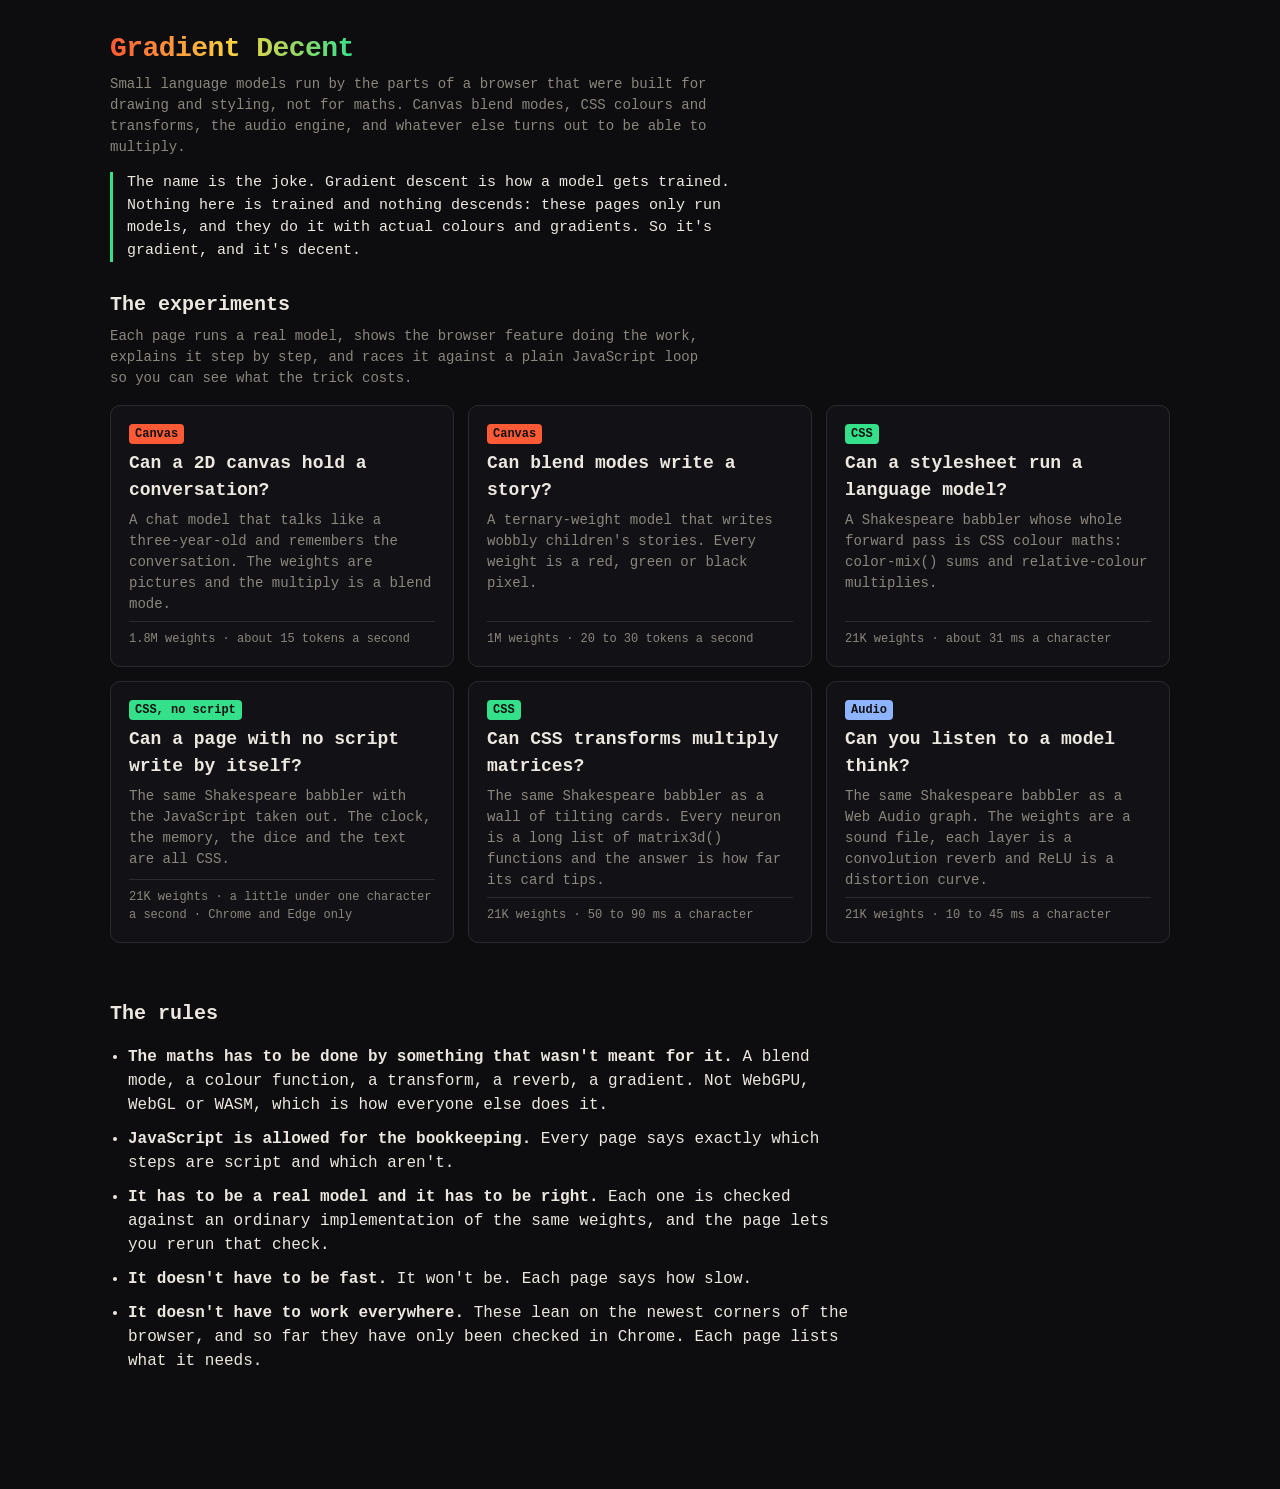
==== index.html @ 0d861504 "Add audio/ and cards/: the same model as a Web Audio graph and as CSS transforms audio/: the weights" ====
<!DOCTYPE html>
<html lang="en">
<head>
<meta charset="utf-8">
<meta name="viewport" content="width=device-width, initial-scale=1">
<title>Gradient Decent</title>
<meta name="description" content="Language models run by the parts of a browser that were built for drawing and styling, not maths: canvas blend modes, CSS colours and whatever else can be made to multiply.">
<link rel="stylesheet" href="lib/page.css?v=4">
<style>
  .cards { display:grid; grid-template-columns:repeat(auto-fit, minmax(270px, 1fr)); gap:14px }
  .card { display:flex; flex-direction:column; gap:6px; border:1px solid var(--line); border-radius:10px; padding:18px; background:var(--panel); text-decoration:none }
  .card:hover { border-color:#55555f }
  .card .tag { align-self:flex-start }
  .card b { font-size:18px; font-weight:600 }
  .card p { color:var(--dim); font-size:14px; margin:0 }
  .card .facts { font-size:12px; color:var(--dim); margin-top:auto; padding-top:8px; border-top:1px solid var(--line) }
  .tag.other { background:#b9b4a8 }
  .tag.audio { background:#8fb4ff }
</style>
</head>
<body>
<main>
  <h1><span>Gradient Decent</span></h1>
  <p class="lede">Small language models run by the parts of a browser that were built for drawing and styling, not for maths. Canvas blend modes, CSS colours and transforms, the audio engine, and whatever else turns out to be able to multiply.</p>
  <p class="answer">The name is the joke. Gradient descent is how a model gets trained. Nothing here is trained and nothing descends: these pages only run models, and they do it with actual colours and gradients. So it's gradient, and it's decent.</p>

  <section>
    <h2 class="big">The experiments</h2>
    <p class="section-lede">Each page runs a real model, shows the browser feature doing the work, explains it step by step, and races it against a plain JavaScript loop so you can see what the trick costs.</p>
    <div class="cards">
      <a class="card" href="chat/"><span class="tag canvas">Canvas</span><b>Can a 2D canvas hold a conversation?</b><p>A chat model that talks like a three-year-old and remembers the conversation. The weights are pictures and the multiply is a blend mode.</p><span class="facts">1.8M weights · about 15 tokens a second</span></a>
      <a class="card" href="stories/"><span class="tag canvas">Canvas</span><b>Can blend modes write a story?</b><p>A ternary-weight model that writes wobbly children's stories. Every weight is a red, green or black pixel.</p><span class="facts">1M weights · 20 to 30 tokens a second</span></a>
      <a class="card" href="css/"><span class="tag css">CSS</span><b>Can a stylesheet run a language model?</b><p>A Shakespeare babbler whose whole forward pass is CSS colour maths: <code>color-mix()</code> sums and relative-colour multiplies.</p><span class="facts">21K weights · about 31 ms a character</span></a>
      <a class="card" href="no-js/"><span class="tag css">CSS, no script</span><b>Can a page with no script write by itself?</b><p>The same Shakespeare babbler with the JavaScript taken out. The clock, the memory, the dice and the text are all CSS.</p><span class="facts">21K weights · a little under one character a second · Chrome and Edge only</span></a>
      <a class="card" href="cards/"><span class="tag css">CSS</span><b>Can CSS transforms multiply matrices?</b><p>The same Shakespeare babbler as a wall of tilting cards. Every neuron is a long list of <code>matrix3d()</code> functions and the answer is how far its card tips.</p><span class="facts">21K weights · 50 to 90 ms a character</span></a>
      <a class="card" href="audio/"><span class="tag audio">Audio</span><b>Can you listen to a model think?</b><p>The same Shakespeare babbler as a Web Audio graph. The weights are a sound file, each layer is a convolution reverb and ReLU is a distortion curve.</p><span class="facts">21K weights · 10 to 45 ms a character</span></a>
    </div>
  </section>

  <section>
    <h2 class="big">The rules</h2>
    <ul class="says">
      <li><strong>The maths has to be done by something that wasn't meant for it.</strong> A blend mode, a colour function, a transform, a reverb, a gradient. Not WebGPU, WebGL or WASM, which is how everyone else does it.</li>
      <li><strong>JavaScript is allowed for the bookkeeping.</strong> Every page says exactly which steps are script and which aren't.</li>
      <li><strong>It has to be a real model and it has to be right.</strong> Each one is checked against an ordinary implementation of the same weights, and the page lets you rerun that check.</li>
      <li><strong>It doesn't have to be fast.</strong> It won't be. Each page says how slow.</li>
      <li><strong>It doesn't have to work everywhere.</strong> These lean on the newest corners of the browser, and so far they have only been checked in Chrome. Each page lists what it needs.</li>
    </ul>
  </section>
</main>
</body>
</html>
---- lib/page.css ----
:root { --bg:#0d0d10; --panel:#121216; --fg:#ece8df; --dim:#8b877d; --line:#2a2a30; --hot:#ff5a36; --cool:#35e08a; }
* { box-sizing:border-box }
body { margin:0; background:var(--bg); color:var(--fg); font:16px/1.5 ui-monospace, "SF Mono", Menlo, Consolas, monospace; }
main { max-width:1100px; margin:0 auto; padding:28px 20px 60px; }
a { color:var(--fg) }
.crumb { font-size:13px; color:var(--dim); margin:0 0 10px } .crumb a { color:var(--dim) }
h1 { font-size:28px; margin:0 0 4px; letter-spacing:-0.02em; font-weight:600 }
h1 span { background:linear-gradient(90deg,var(--hot),#ffd23f,var(--cool)); -webkit-background-clip:text; background-clip:text; color:transparent }
.sub { color:var(--dim); margin:0 0 22px; font-size:14px; max-width:72ch }
form { display:flex; gap:8px; flex-wrap:wrap; margin:0 0 14px }
input[type=text] { flex:1 1 260px; min-width:0; background:#16161b; color:var(--fg); border:1px solid var(--line); border-radius:6px; padding:10px 12px; font:inherit }
button { background:var(--fg); color:var(--bg); border:0; border-radius:6px; padding:10px 16px; font:inherit; font-weight:600; cursor:pointer }
button.ghost { background:transparent; color:var(--fg); border:1px solid var(--line) }
button:disabled { opacity:.4; cursor:default }
#stat { color:var(--dim); font-size:13px; margin:8px 0 22px; min-height:1.5em }
h2 { font-size:13px; font-weight:600; color:var(--dim); margin:22px 0 8px }
#lut { width:100%; height:26px; border-radius:6px; display:block; border:1px solid var(--line); image-rendering:pixelated }
#layers { display:grid; grid-template-columns:repeat(8, minmax(0,1fr)); gap:6px }
.tile { min-width:0 }
.tile canvas { width:100%; aspect-ratio:1; display:block; border-radius:4px; background:#000; image-rendering:pixelated }
.tile div { font-size:10px; color:var(--dim); text-align:center; margin-top:2px; white-space:nowrap; overflow:hidden; text-overflow:ellipsis }
@media (max-width:700px){ #layers { grid-template-columns:repeat(4, minmax(0,1fr)) } }

/* Explainer pages: a question, the answer, a bench to run it, then how it works. */
main > section { margin:0 0 56px }
.lede { max-width:72ch; color:var(--dim); font-size:14px; margin:0 }
.answer { max-width:72ch; margin:14px 0 28px; padding-left:14px; border-left:3px solid var(--cool); font-size:15px }
h2.big { font-size:20px; color:var(--fg); margin:0 0 6px }
.section-lede { max-width:72ch; color:var(--dim); font-size:14px; margin:0 0 16px }
.bench { border:1px solid var(--line); border-radius:10px; background:var(--panel); padding:18px }
.metrics { display:grid; grid-template-columns:repeat(4,minmax(0,1fr)); gap:12px; margin-top:14px }
.metric { border-top:1px solid var(--line); padding-top:8px } .metric span { display:block; color:var(--dim); font-size:12px }
.metric strong { font-size:24px; font-variant-numeric:tabular-nums }
.pipe { list-style:none; margin:0; padding:0; display:grid; gap:8px; counter-reset:s }
.pipe li { display:grid; grid-template-columns:2.2em 4.6em minmax(0,1fr); gap:10px; align-items:start; border:1px solid var(--line); border-radius:8px; padding:10px 12px; background:var(--panel); counter-increment:s }
.pipe li::before { content:counter(s); color:var(--dim) }
.tag { font-size:12px; font-weight:600; border-radius:4px; padding:1px 6px; text-align:center; color:#111 }
.tag.js { background:#ffd23f } .tag.css { background:var(--cool) } .tag.canvas { background:var(--hot) }
.pipe b { font-weight:600 } .pipe p { margin:2px 0 0; color:var(--dim); font-size:14px }
pre { overflow-x:auto; background:var(--bg); border:1px solid var(--line); border-radius:8px; padding:14px; font-size:12.5px; line-height:1.5; color:#cfcabf; white-space:pre-wrap; overflow-wrap:anywhere }
.split { display:grid; grid-template-columns:minmax(0,1fr) minmax(0,1fr); gap:14px }
.split > div { border:1px solid var(--line); border-radius:8px; padding:14px; background:var(--panel) }
.split h3 { margin:0 0 6px; font-size:15px } .split ul { margin:0; padding-left:18px; color:var(--dim); font-size:14px } .split li { margin:3px 0 }
ul.says { padding-left:18px; max-width:78ch } ul.says li { margin:0 0 10px } ul.says strong { color:var(--fg) }
.note { color:var(--dim); font-size:13px; margin:8px 0 0 }
h3.sub3 { margin:22px 0 8px; font-size:15px }
.cols { display:grid; grid-template-columns:minmax(0,1fr) minmax(0,1fr); gap:24px; align-items:start }
.cols #layers { grid-template-columns:repeat(6, minmax(0,1fr)) }

/* The weight picture gallery. */
.pics { display:flex; flex-direction:column; gap:14px }
.prow { display:flex; gap:8px; align-items:flex-start }
.prow figure { margin:0; min-width:0 }
.prow button { display:block; width:100%; padding:0; border:1px solid var(--line); border-radius:3px; background:#000; overflow:hidden; cursor:zoom-in }
.prow canvas { display:block; width:100%; height:auto; image-rendering:pixelated }
.prow figcaption { font-size:10px; color:var(--dim); margin-top:2px; white-space:nowrap; overflow:hidden; text-overflow:ellipsis }
.plab { font-size:11px; color:var(--dim); margin-bottom:-8px }
dialog { background:var(--panel); color:var(--fg); border:1px solid var(--line); border-radius:10px; padding:14px; max-width:94vw; max-height:92vh }
dialog::backdrop { background:rgba(0,0,0,.75) }
dialog .bar { display:flex; justify-content:space-between; align-items:center; gap:16px; margin-bottom:10px; font-size:13px; color:var(--dim) }
dialog .scroll { overflow:auto; max-width:90vw; max-height:76vh }
dialog canvas { display:block; image-rendering:pixelated }
@media (max-width:900px){ .cols { grid-template-columns:minmax(0,1fr) } }
@media (max-width:700px){ .split { grid-template-columns:minmax(0,1fr) } .metrics { grid-template-columns:repeat(2,minmax(0,1fr)) } .pipe li { grid-template-columns:4.6em minmax(0,1fr) } .pipe li::before { display:none } }
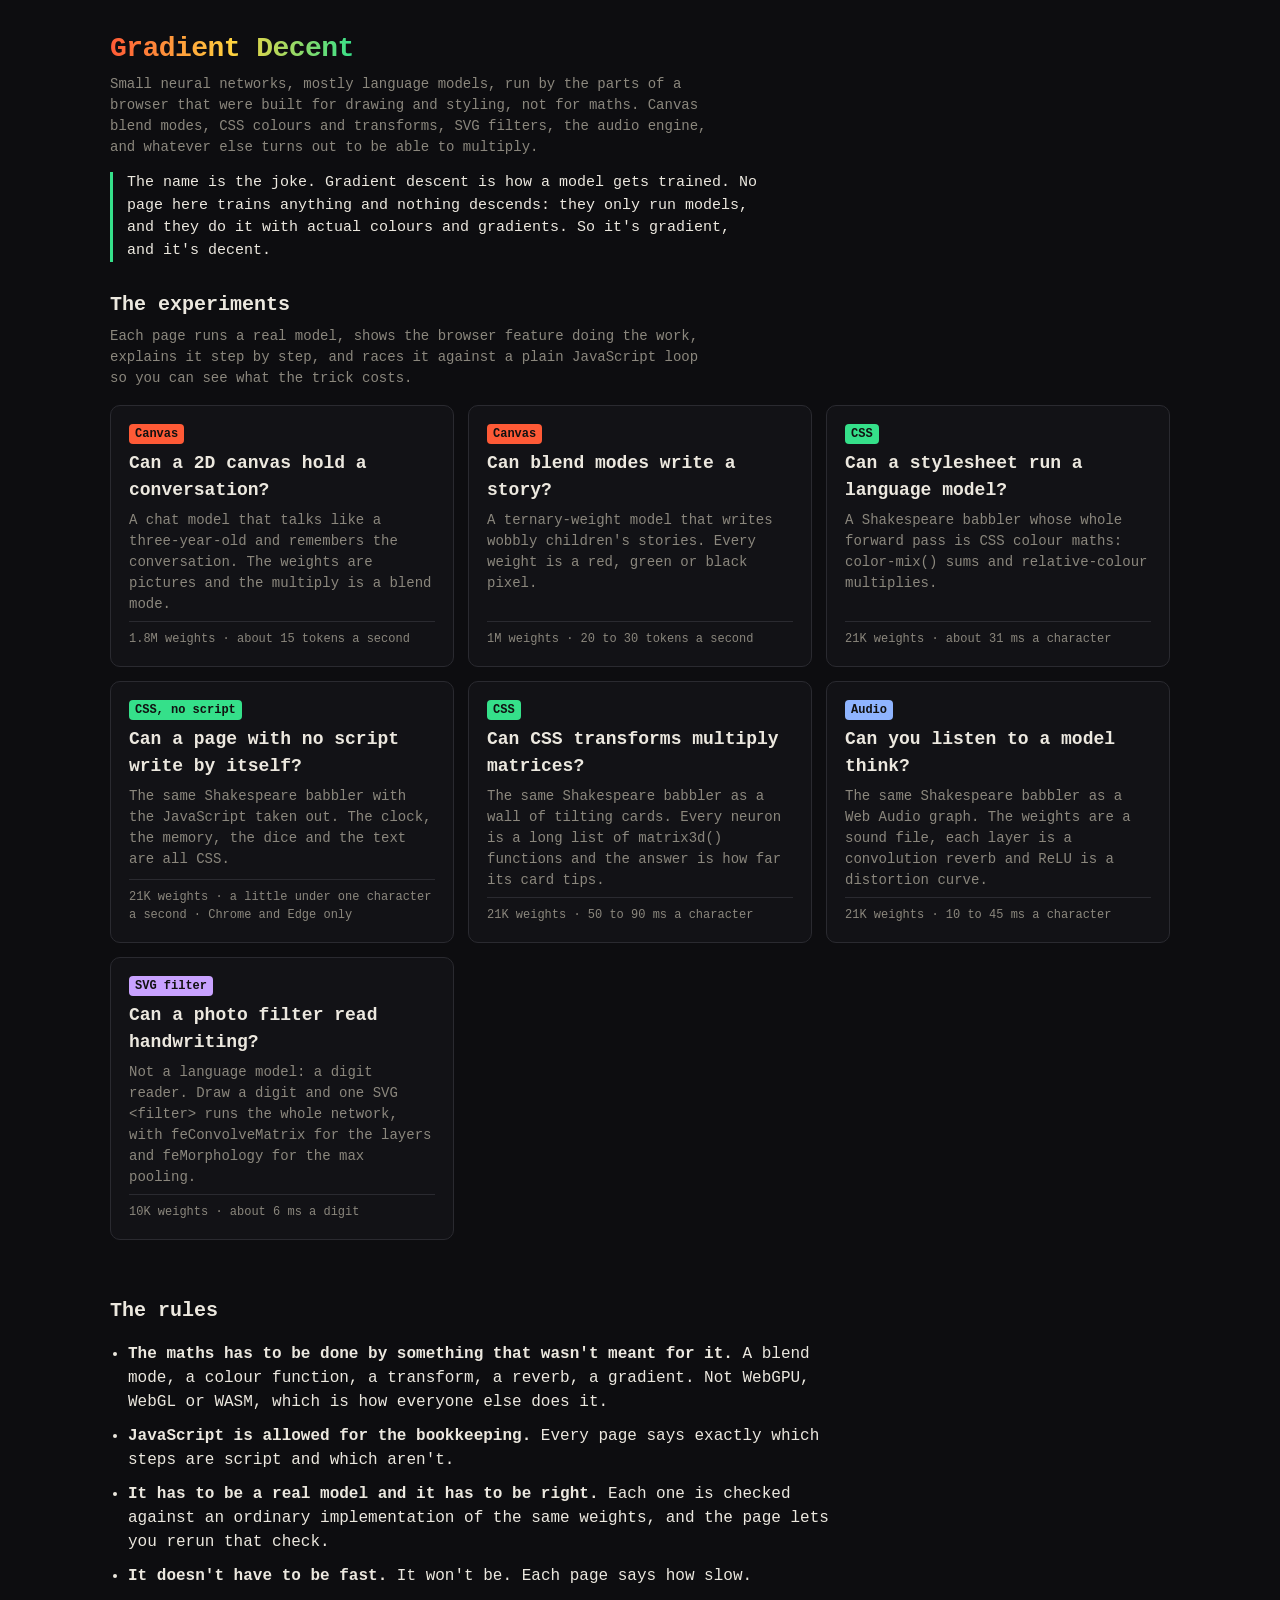
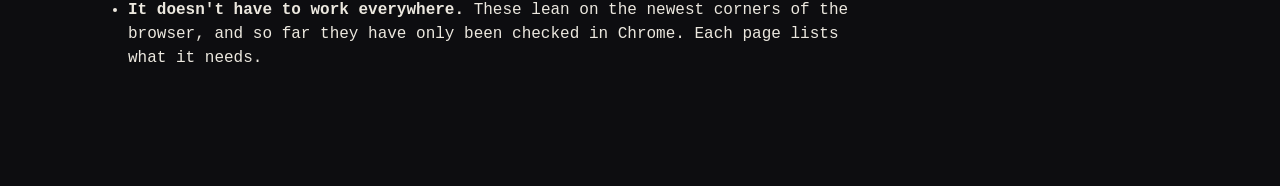
==== commit f566b9a2: "Add filter/: a digit reader whose forward pass is one SVG filter MNIST at 14x14, 10K weights: feConv" ====
--- a/index.html
+++ b/index.html
@@ -5,7 +5,7 @@
 <meta name="viewport" content="width=device-width, initial-scale=1">
 <title>Gradient Decent</title>
 <meta name="description" content="Language models run by the parts of a browser that were built for drawing and styling, not maths: canvas blend modes, CSS colours and whatever else can be made to multiply.">
-<link rel="stylesheet" href="lib/page.css?v=4">
+<link rel="stylesheet" href="lib/page.css?v=5">
 <style>
   .cards { display:grid; grid-template-columns:repeat(auto-fit, minmax(270px, 1fr)); gap:14px }
   .card { display:flex; flex-direction:column; gap:6px; border:1px solid var(--line); border-radius:10px; padding:18px; background:var(--panel); text-decoration:none }
@@ -15,14 +15,15 @@
   .card p { color:var(--dim); font-size:14px; margin:0 }
   .card .facts { font-size:12px; color:var(--dim); margin-top:auto; padding-top:8px; border-top:1px solid var(--line) }
   .tag.other { background:#b9b4a8 }
+  .tag.filter { background:#c9a2ff }
   .tag.audio { background:#8fb4ff }
 </style>
 </head>
 <body>
 <main>
   <h1><span>Gradient Decent</span></h1>
-  <p class="lede">Small language models run by the parts of a browser that were built for drawing and styling, not for maths. Canvas blend modes, CSS colours and transforms, the audio engine, and whatever else turns out to be able to multiply.</p>
-  <p class="answer">The name is the joke. Gradient descent is how a model gets trained. Nothing here is trained and nothing descends: these pages only run models, and they do it with actual colours and gradients. So it's gradient, and it's decent.</p>
+  <p class="lede">Small neural networks, mostly language models, run by the parts of a browser that were built for drawing and styling, not for maths. Canvas blend modes, CSS colours and transforms, SVG filters, the audio engine, and whatever else turns out to be able to multiply.</p>
+  <p class="answer">The name is the joke. Gradient descent is how a model gets trained. No page here trains anything and nothing descends: they only run models, and they do it with actual colours and gradients. So it's gradient, and it's decent.</p>
 
   <section>
     <h2 class="big">The experiments</h2>
@@ -34,6 +35,7 @@
       <a class="card" href="no-js/"><span class="tag css">CSS, no script</span><b>Can a page with no script write by itself?</b><p>The same Shakespeare babbler with the JavaScript taken out. The clock, the memory, the dice and the text are all CSS.</p><span class="facts">21K weights · a little under one character a second · Chrome and Edge only</span></a>
       <a class="card" href="cards/"><span class="tag css">CSS</span><b>Can CSS transforms multiply matrices?</b><p>The same Shakespeare babbler as a wall of tilting cards. Every neuron is a long list of <code>matrix3d()</code> functions and the answer is how far its card tips.</p><span class="facts">21K weights · 50 to 90 ms a character</span></a>
       <a class="card" href="audio/"><span class="tag audio">Audio</span><b>Can you listen to a model think?</b><p>The same Shakespeare babbler as a Web Audio graph. The weights are a sound file, each layer is a convolution reverb and ReLU is a distortion curve.</p><span class="facts">21K weights · 10 to 45 ms a character</span></a>
+      <a class="card" href="filter/"><span class="tag filter">SVG filter</span><b>Can a photo filter read handwriting?</b><p>Not a language model: a digit reader. Draw a digit and one SVG <code>&lt;filter&gt;</code> runs the whole network, with <code>feConvolveMatrix</code> for the layers and <code>feMorphology</code> for the max pooling.</p><span class="facts">10K weights · about 6 ms a digit</span></a>
     </div>
   </section>
 
--- a/lib/page.css
+++ b/lib/page.css
@@ -21,6 +21,18 @@
 .tile div { font-size:10px; color:var(--dim); text-align:center; margin-top:2px; white-space:nowrap; overflow:hidden; text-overflow:ellipsis }
 @media (max-width:700px){ #layers { grid-template-columns:repeat(4, minmax(0,1fr)) } }
 
+/* Clock faces for the rotary positions (lib/clocks.js). The dots are the elements whose positions get read back,
+   so nothing here may have a transition or animation. */
+#clocks { display:flex; flex-wrap:wrap; gap:8px }
+.clock { width:var(--clock) }
+.dial { position:relative; width:var(--clock); height:var(--clock); border:1px solid var(--line); border-radius:50%; background:var(--bg) }
+.dial .ctr, .dial .rot, .dial .pt { position:absolute; width:0; height:0 }
+.dial .ctr { left:50%; top:50% } .dial .rot, .dial .pt { left:0; top:0 }
+.dial .hand { position:absolute; left:-.5px; bottom:0; width:1px; height:var(--hand); background:var(--dim) }
+.pt.was { box-shadow:0 0 0 1px #8b877d } .pt.q { box-shadow:0 0 0 1.5px var(--hot) } .pt.k { box-shadow:0 0 0 1.5px var(--cool) }
+.clock .per { font-size:10px; color:var(--dim); text-align:center; margin-top:2px; white-space:nowrap }
+.swatch { display:inline-block; width:7px; height:7px; margin-right:4px; background:#8b877d } .swatch.q { background:var(--hot) } .swatch.k { background:var(--cool) }
+
 /* Explainer pages: a question, the answer, a bench to run it, then how it works. */
 main > section { margin:0 0 56px }
 .lede { max-width:72ch; color:var(--dim); font-size:14px; margin:0 }
@@ -35,7 +47,7 @@
 .pipe li { display:grid; grid-template-columns:2.2em 4.6em minmax(0,1fr); gap:10px; align-items:start; border:1px solid var(--line); border-radius:8px; padding:10px 12px; background:var(--panel); counter-increment:s }
 .pipe li::before { content:counter(s); color:var(--dim) }
 .tag { font-size:12px; font-weight:600; border-radius:4px; padding:1px 6px; text-align:center; color:#111 }
-.tag.js { background:#ffd23f } .tag.css { background:var(--cool) } .tag.canvas { background:var(--hot) }
+.tag.js { background:#ffd23f } .tag.css { background:var(--cool) } .tag.canvas { background:var(--hot) } .tag.layout { background:#8ab4ff }
 .pipe b { font-weight:600 } .pipe p { margin:2px 0 0; color:var(--dim); font-size:14px }
 pre { overflow-x:auto; background:var(--bg); border:1px solid var(--line); border-radius:8px; padding:14px; font-size:12.5px; line-height:1.5; color:#cfcabf; white-space:pre-wrap; overflow-wrap:anywhere }
 .split { display:grid; grid-template-columns:minmax(0,1fr) minmax(0,1fr); gap:14px }
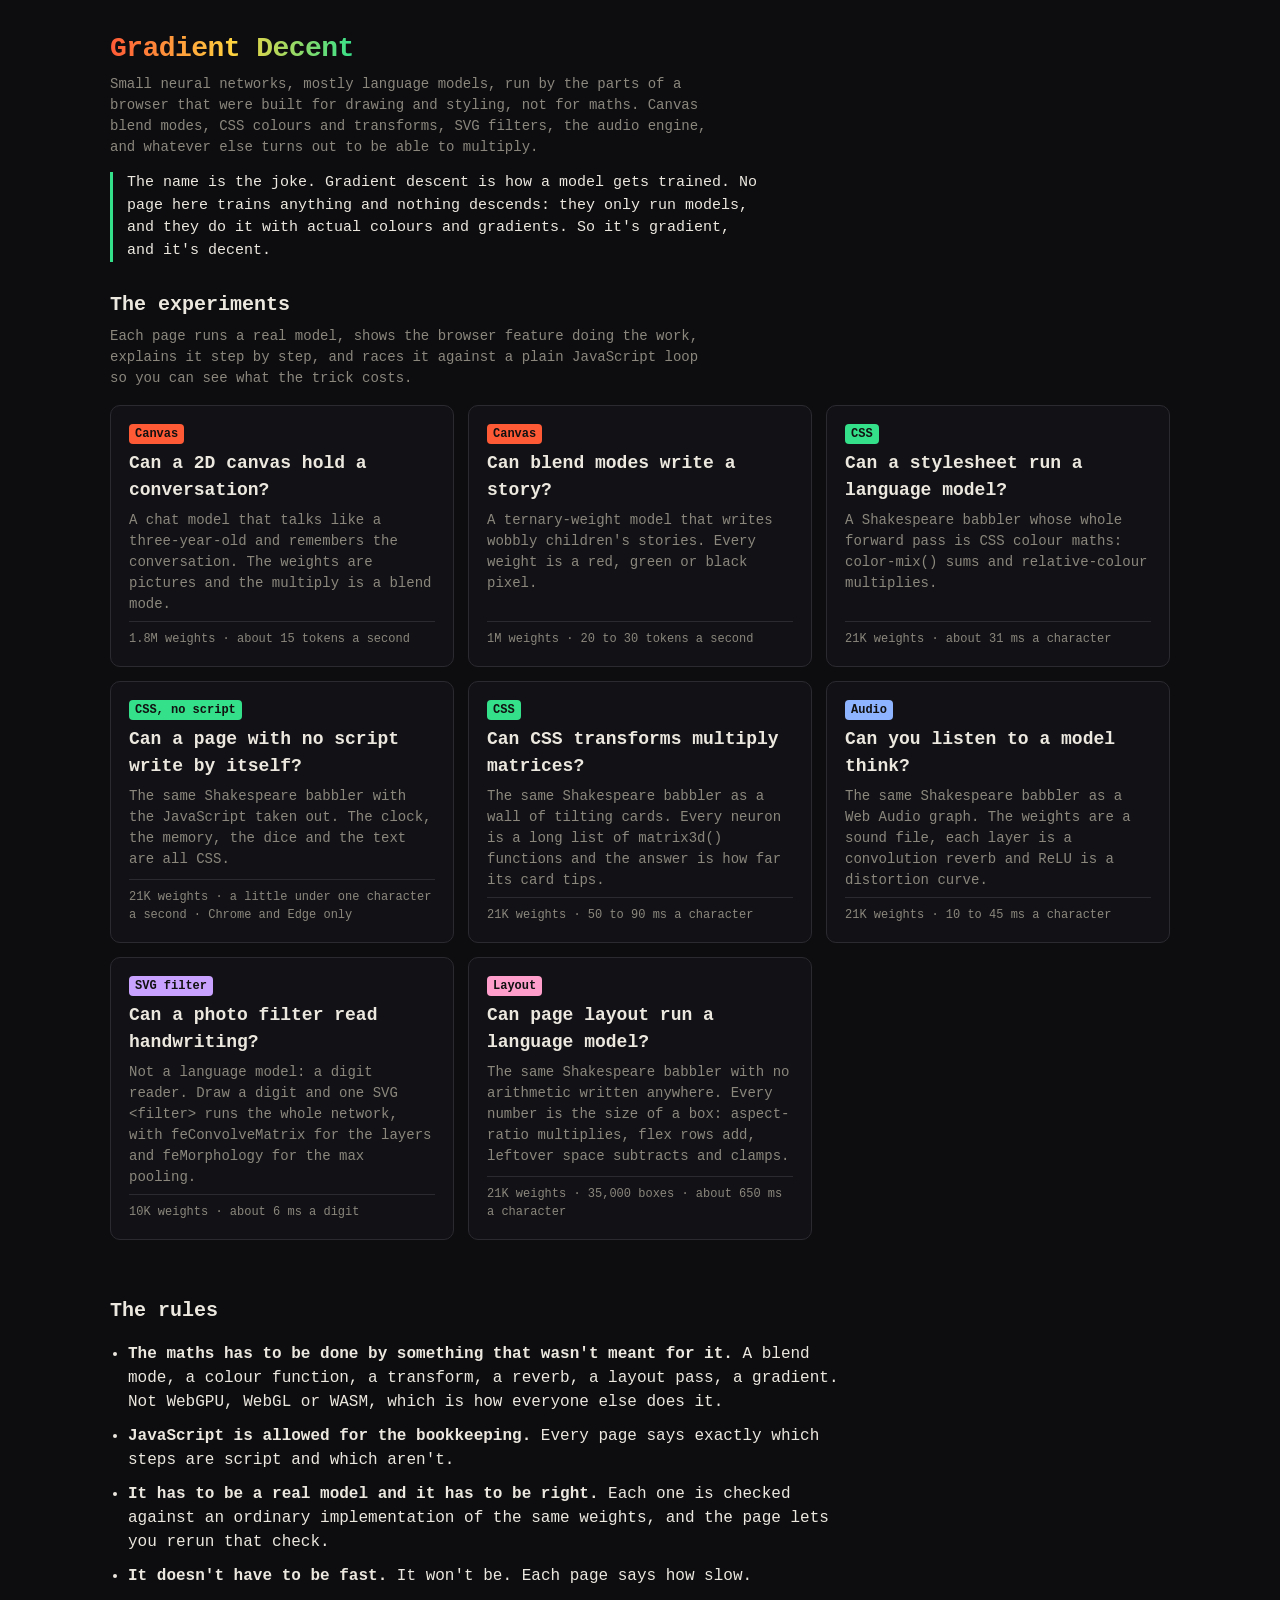
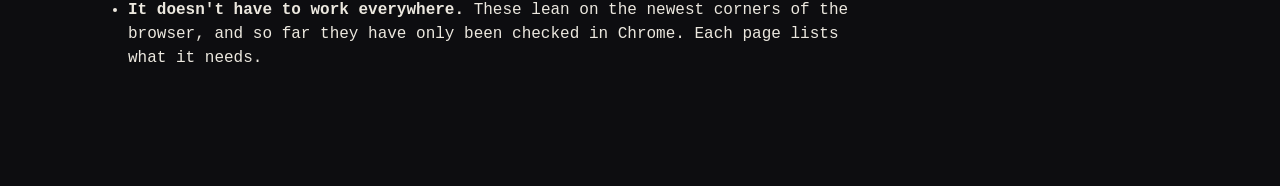
==== commit 77a01b67: "Add layout: the Shakespeare model run by page layout Every number is a box size. aspect-ratio multip" ====
--- a/index.html
+++ b/index.html
@@ -15,7 +15,7 @@
   .card p { color:var(--dim); font-size:14px; margin:0 }
   .card .facts { font-size:12px; color:var(--dim); margin-top:auto; padding-top:8px; border-top:1px solid var(--line) }
   .tag.other { background:#b9b4a8 }
-  .tag.filter { background:#c9a2ff }
+  .tag.filter { background:#c9a2ff } .tag.layout { background:#ff9ecb }
   .tag.audio { background:#8fb4ff }
 </style>
 </head>
@@ -36,13 +36,14 @@
       <a class="card" href="cards/"><span class="tag css">CSS</span><b>Can CSS transforms multiply matrices?</b><p>The same Shakespeare babbler as a wall of tilting cards. Every neuron is a long list of <code>matrix3d()</code> functions and the answer is how far its card tips.</p><span class="facts">21K weights · 50 to 90 ms a character</span></a>
       <a class="card" href="audio/"><span class="tag audio">Audio</span><b>Can you listen to a model think?</b><p>The same Shakespeare babbler as a Web Audio graph. The weights are a sound file, each layer is a convolution reverb and ReLU is a distortion curve.</p><span class="facts">21K weights · 10 to 45 ms a character</span></a>
       <a class="card" href="filter/"><span class="tag filter">SVG filter</span><b>Can a photo filter read handwriting?</b><p>Not a language model: a digit reader. Draw a digit and one SVG <code>&lt;filter&gt;</code> runs the whole network, with <code>feConvolveMatrix</code> for the layers and <code>feMorphology</code> for the max pooling.</p><span class="facts">10K weights · about 6 ms a digit</span></a>
+      <a class="card" href="layout/"><span class="tag layout">Layout</span><b>Can page layout run a language model?</b><p>The same Shakespeare babbler with no arithmetic written anywhere. Every number is the size of a box: <code>aspect-ratio</code> multiplies, flex rows add, leftover space subtracts and clamps.</p><span class="facts">21K weights · 35,000 boxes · about 650 ms a character</span></a>
     </div>
   </section>
 
   <section>
     <h2 class="big">The rules</h2>
     <ul class="says">
-      <li><strong>The maths has to be done by something that wasn't meant for it.</strong> A blend mode, a colour function, a transform, a reverb, a gradient. Not WebGPU, WebGL or WASM, which is how everyone else does it.</li>
+      <li><strong>The maths has to be done by something that wasn't meant for it.</strong> A blend mode, a colour function, a transform, a reverb, a layout pass, a gradient. Not WebGPU, WebGL or WASM, which is how everyone else does it.</li>
       <li><strong>JavaScript is allowed for the bookkeeping.</strong> Every page says exactly which steps are script and which aren't.</li>
       <li><strong>It has to be a real model and it has to be right.</strong> Each one is checked against an ordinary implementation of the same weights, and the page lets you rerun that check.</li>
       <li><strong>It doesn't have to be fast.</strong> It won't be. Each page says how slow.</li>
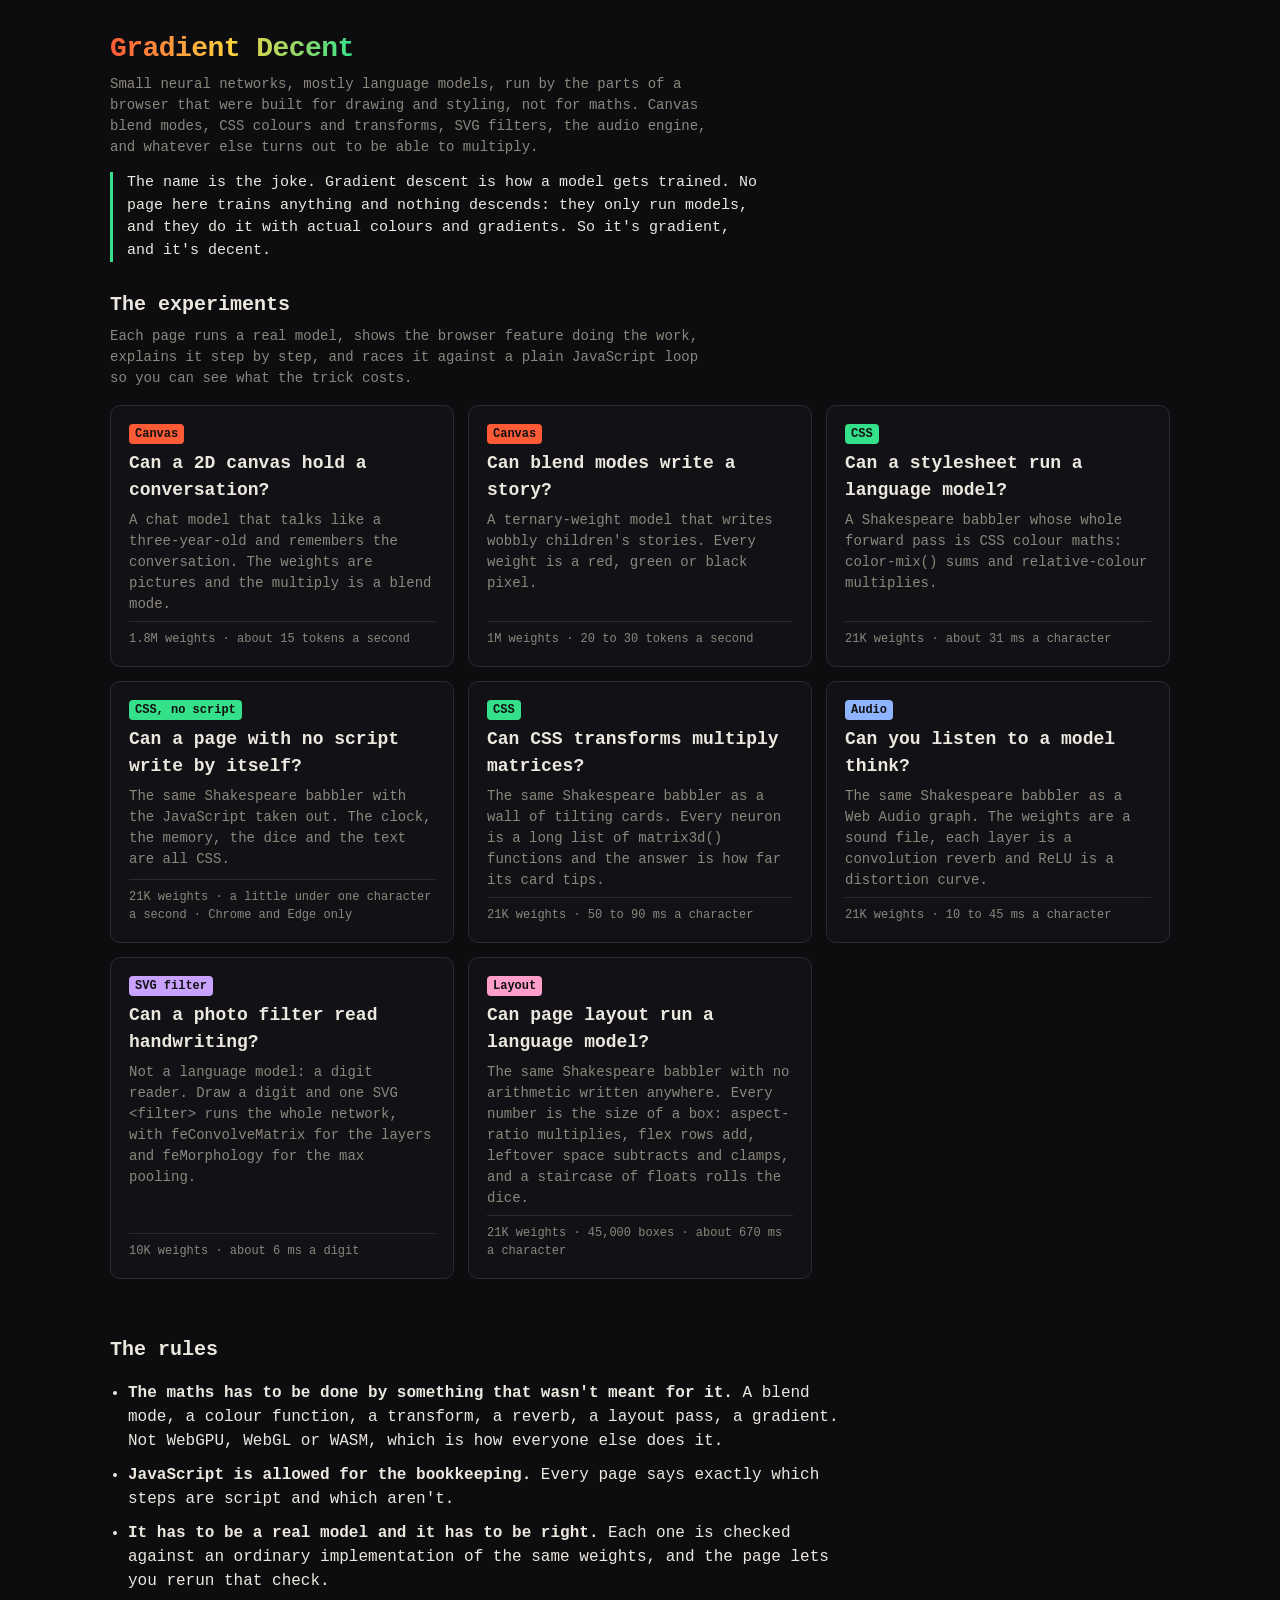
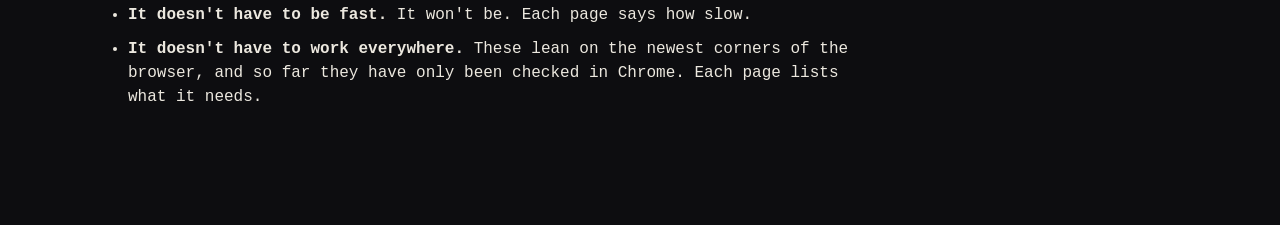
==== commit 01741a32: "layout: move the dice, temperature and unit scaling into layout The Gumbel noise is now a staircase " ====
--- a/index.html
+++ b/index.html
@@ -36,7 +36,7 @@
       <a class="card" href="cards/"><span class="tag css">CSS</span><b>Can CSS transforms multiply matrices?</b><p>The same Shakespeare babbler as a wall of tilting cards. Every neuron is a long list of <code>matrix3d()</code> functions and the answer is how far its card tips.</p><span class="facts">21K weights · 50 to 90 ms a character</span></a>
       <a class="card" href="audio/"><span class="tag audio">Audio</span><b>Can you listen to a model think?</b><p>The same Shakespeare babbler as a Web Audio graph. The weights are a sound file, each layer is a convolution reverb and ReLU is a distortion curve.</p><span class="facts">21K weights · 10 to 45 ms a character</span></a>
       <a class="card" href="filter/"><span class="tag filter">SVG filter</span><b>Can a photo filter read handwriting?</b><p>Not a language model: a digit reader. Draw a digit and one SVG <code>&lt;filter&gt;</code> runs the whole network, with <code>feConvolveMatrix</code> for the layers and <code>feMorphology</code> for the max pooling.</p><span class="facts">10K weights · about 6 ms a digit</span></a>
-      <a class="card" href="layout/"><span class="tag layout">Layout</span><b>Can page layout run a language model?</b><p>The same Shakespeare babbler with no arithmetic written anywhere. Every number is the size of a box: <code>aspect-ratio</code> multiplies, flex rows add, leftover space subtracts and clamps.</p><span class="facts">21K weights · 35,000 boxes · about 650 ms a character</span></a>
+      <a class="card" href="layout/"><span class="tag layout">Layout</span><b>Can page layout run a language model?</b><p>The same Shakespeare babbler with no arithmetic written anywhere. Every number is the size of a box: <code>aspect-ratio</code> multiplies, flex rows add, leftover space subtracts and clamps, and a staircase of floats rolls the dice.</p><span class="facts">21K weights · 45,000 boxes · about 670 ms a character</span></a>
     </div>
   </section>
 
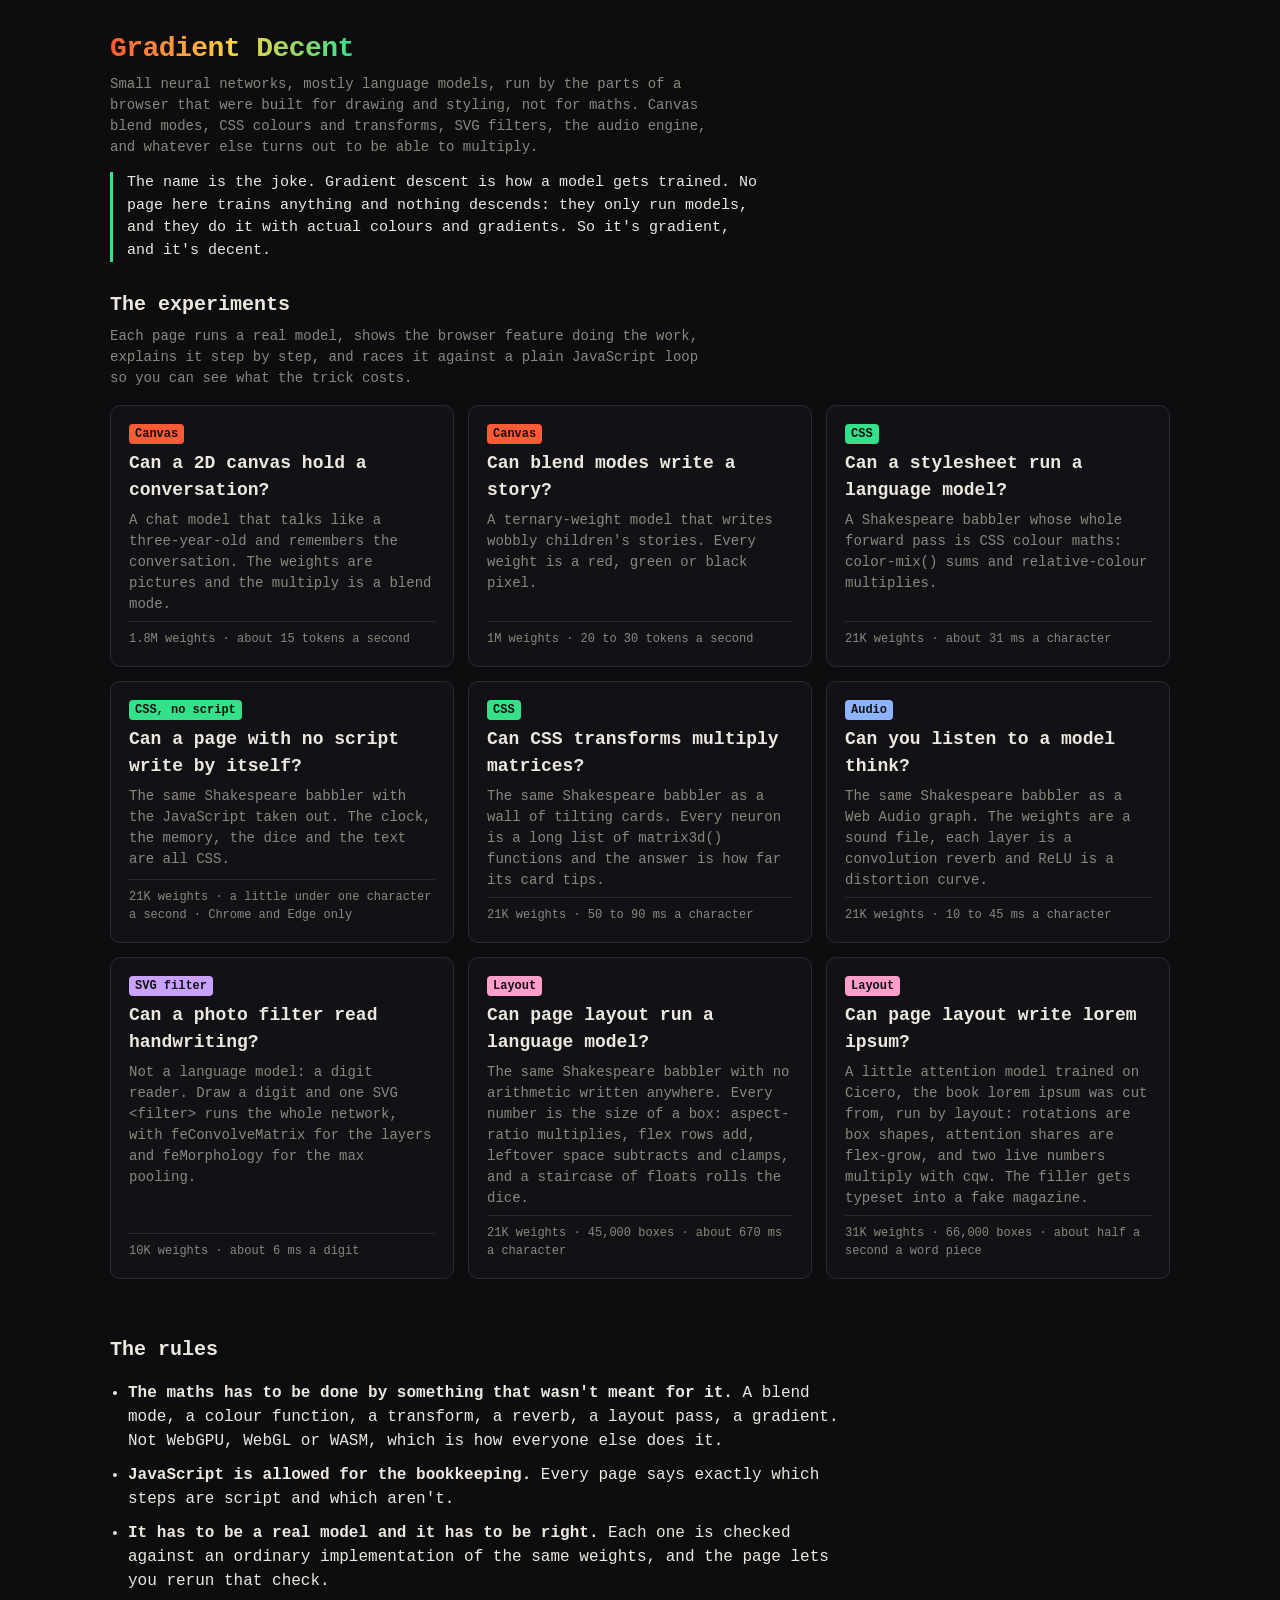
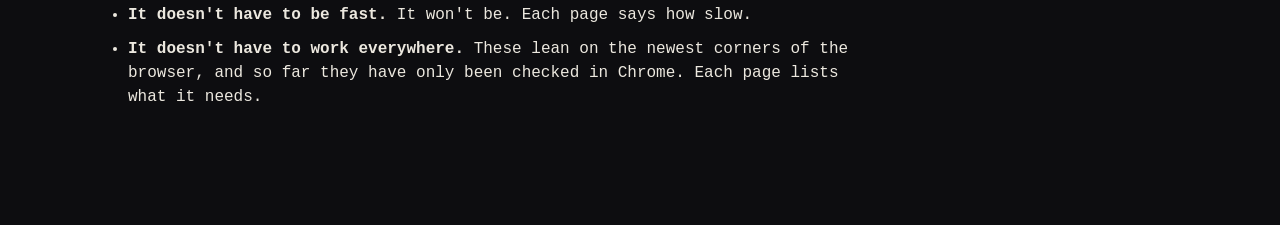
==== commit d4d872f7: "Add lorem: an attention model trained on Cicero, run by page layout A 31K-weight transformer layer (" ====
--- a/index.html
+++ b/index.html
@@ -5,7 +5,7 @@
 <meta name="viewport" content="width=device-width, initial-scale=1">
 <title>Gradient Decent</title>
 <meta name="description" content="Language models run by the parts of a browser that were built for drawing and styling, not maths: canvas blend modes, CSS colours and whatever else can be made to multiply.">
-<link rel="stylesheet" href="lib/page.css?v=5">
+<link rel="stylesheet" href="lib/page.css?v=6">
 <style>
   .cards { display:grid; grid-template-columns:repeat(auto-fit, minmax(270px, 1fr)); gap:14px }
   .card { display:flex; flex-direction:column; gap:6px; border:1px solid var(--line); border-radius:10px; padding:18px; background:var(--panel); text-decoration:none }
@@ -37,6 +37,7 @@
       <a class="card" href="audio/"><span class="tag audio">Audio</span><b>Can you listen to a model think?</b><p>The same Shakespeare babbler as a Web Audio graph. The weights are a sound file, each layer is a convolution reverb and ReLU is a distortion curve.</p><span class="facts">21K weights · 10 to 45 ms a character</span></a>
       <a class="card" href="filter/"><span class="tag filter">SVG filter</span><b>Can a photo filter read handwriting?</b><p>Not a language model: a digit reader. Draw a digit and one SVG <code>&lt;filter&gt;</code> runs the whole network, with <code>feConvolveMatrix</code> for the layers and <code>feMorphology</code> for the max pooling.</p><span class="facts">10K weights · about 6 ms a digit</span></a>
       <a class="card" href="layout/"><span class="tag layout">Layout</span><b>Can page layout run a language model?</b><p>The same Shakespeare babbler with no arithmetic written anywhere. Every number is the size of a box: <code>aspect-ratio</code> multiplies, flex rows add, leftover space subtracts and clamps, and a staircase of floats rolls the dice.</p><span class="facts">21K weights · 45,000 boxes · about 670 ms a character</span></a>
+      <a class="card" href="lorem/"><span class="tag layout">Layout</span><b>Can page layout write lorem ipsum?</b><p>A little attention model trained on Cicero, the book lorem ipsum was cut from, run by layout: rotations are box shapes, attention shares are <code>flex-grow</code>, and two live numbers multiply with <code>cqw</code>. The filler gets typeset into a fake magazine.</p><span class="facts">31K weights · 66,000 boxes · about half a second a word piece</span></a>
     </div>
   </section>
 
--- a/lib/page.css
+++ b/lib/page.css
@@ -24,13 +24,13 @@
 /* Clock faces for the rotary positions (lib/clocks.js). The dots are the elements whose positions get read back,
    so nothing here may have a transition or animation. */
 #clocks { display:flex; flex-wrap:wrap; gap:8px }
-.clock { width:var(--clock) }
+#clocks .clock { width:var(--clock) }
 .dial { position:relative; width:var(--clock); height:var(--clock); border:1px solid var(--line); border-radius:50%; background:var(--bg) }
 .dial .ctr, .dial .rot, .dial .pt { position:absolute; width:0; height:0 }
 .dial .ctr { left:50%; top:50% } .dial .rot, .dial .pt { left:0; top:0 }
 .dial .hand { position:absolute; left:-.5px; bottom:0; width:1px; height:var(--hand); background:var(--dim) }
 .pt.was { box-shadow:0 0 0 1px #8b877d } .pt.q { box-shadow:0 0 0 1.5px var(--hot) } .pt.k { box-shadow:0 0 0 1.5px var(--cool) }
-.clock .per { font-size:10px; color:var(--dim); text-align:center; margin-top:2px; white-space:nowrap }
+#clocks .clock .per { font-size:10px; color:var(--dim); text-align:center; margin-top:2px; white-space:nowrap }
 .swatch { display:inline-block; width:7px; height:7px; margin-right:4px; background:#8b877d } .swatch.q { background:var(--hot) } .swatch.k { background:var(--cool) }
 
 /* Explainer pages: a question, the answer, a bench to run it, then how it works. */
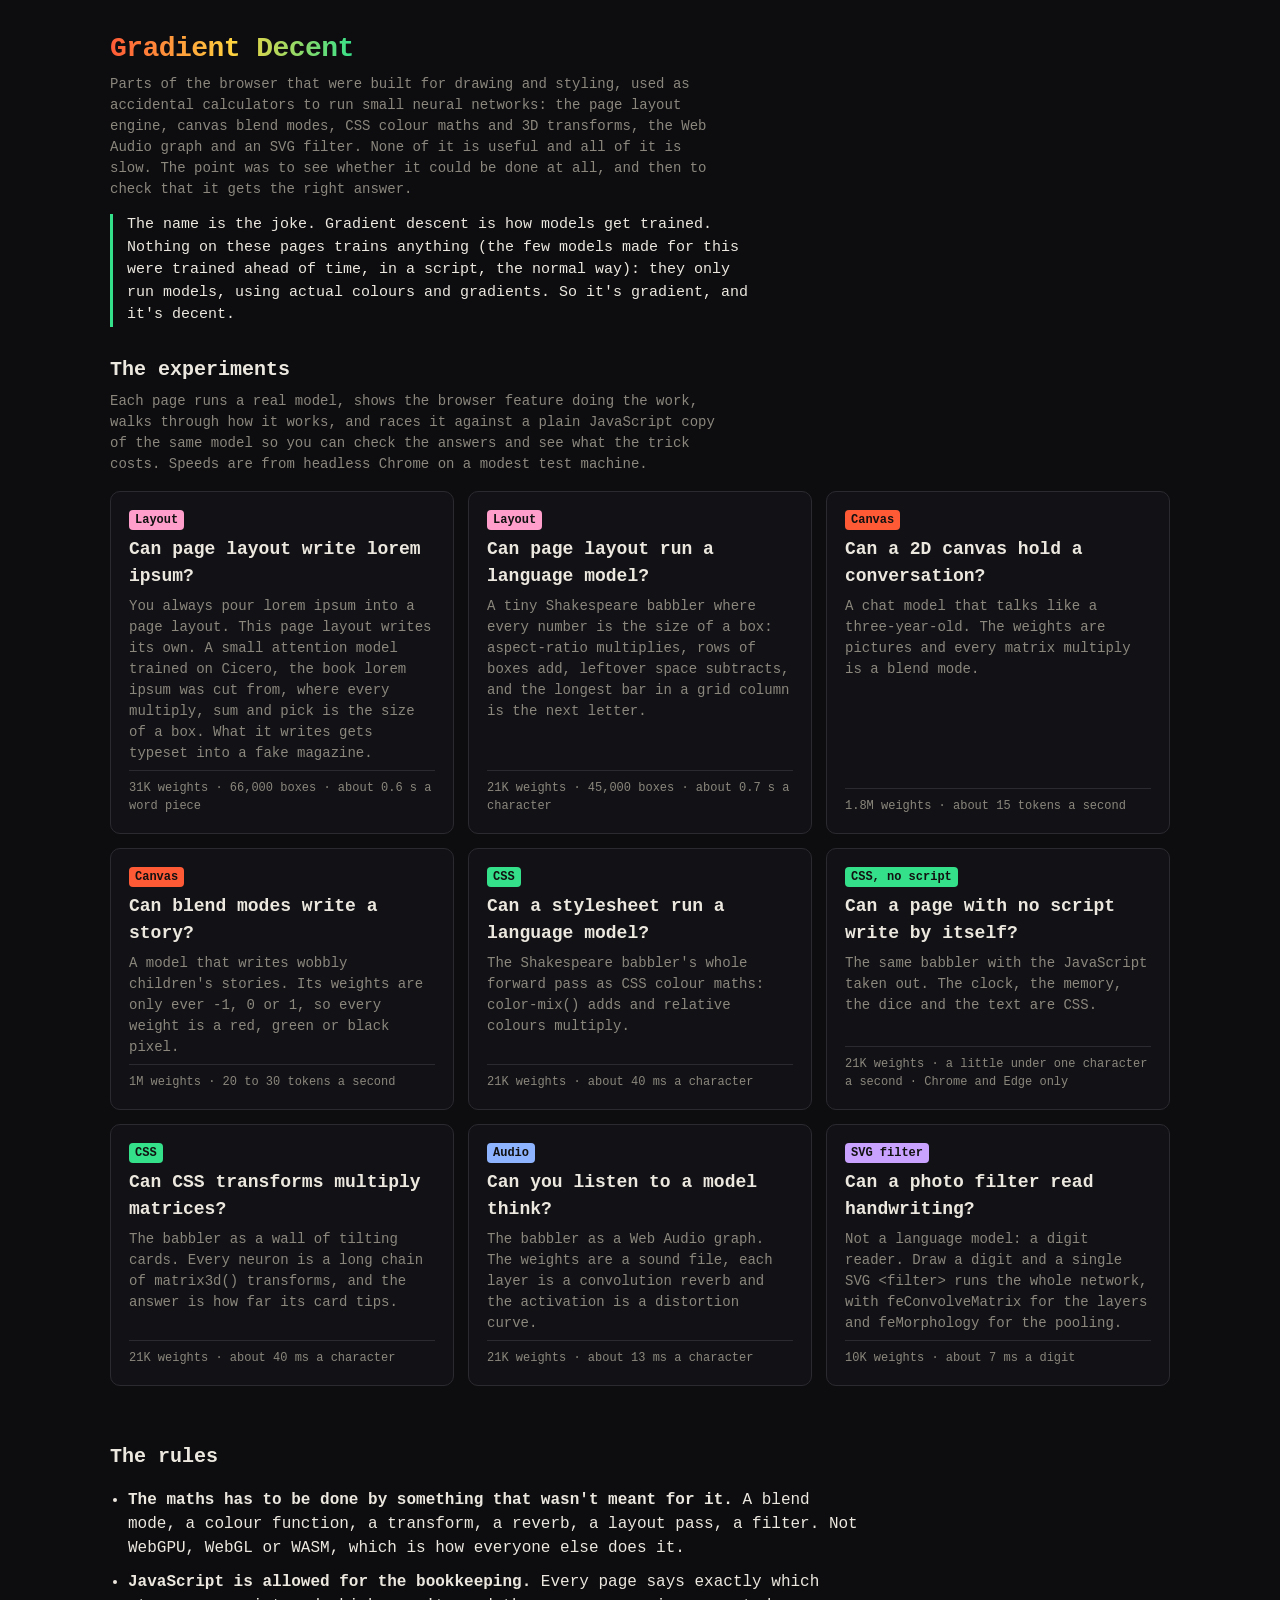
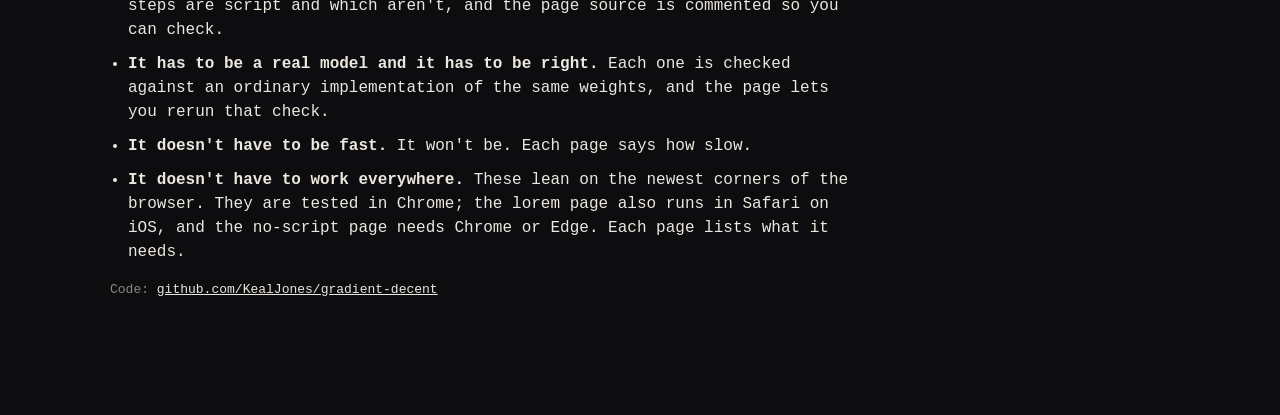
==== commit 38986196: "Plain-language pass, honest numbers, formatting and comments everywhere - Landing page and every led" ====
--- a/index.html
+++ b/index.html
@@ -1,56 +1,200 @@
-<!DOCTYPE html>
+<!doctype html>
 <html lang="en">
-<head>
-<meta charset="utf-8">
-<meta name="viewport" content="width=device-width, initial-scale=1">
-<title>Gradient Decent</title>
-<meta name="description" content="Language models run by the parts of a browser that were built for drawing and styling, not maths: canvas blend modes, CSS colours and whatever else can be made to multiply.">
-<link rel="stylesheet" href="lib/page.css?v=6">
-<style>
-  .cards { display:grid; grid-template-columns:repeat(auto-fit, minmax(270px, 1fr)); gap:14px }
-  .card { display:flex; flex-direction:column; gap:6px; border:1px solid var(--line); border-radius:10px; padding:18px; background:var(--panel); text-decoration:none }
-  .card:hover { border-color:#55555f }
-  .card .tag { align-self:flex-start }
-  .card b { font-size:18px; font-weight:600 }
-  .card p { color:var(--dim); font-size:14px; margin:0 }
-  .card .facts { font-size:12px; color:var(--dim); margin-top:auto; padding-top:8px; border-top:1px solid var(--line) }
-  .tag.other { background:#b9b4a8 }
-  .tag.filter { background:#c9a2ff } .tag.layout { background:#ff9ecb }
-  .tag.audio { background:#8fb4ff }
-</style>
-</head>
-<body>
-<main>
-  <h1><span>Gradient Decent</span></h1>
-  <p class="lede">Small neural networks, mostly language models, run by the parts of a browser that were built for drawing and styling, not for maths. Canvas blend modes, CSS colours and transforms, SVG filters, the audio engine, and whatever else turns out to be able to multiply.</p>
-  <p class="answer">The name is the joke. Gradient descent is how a model gets trained. No page here trains anything and nothing descends: they only run models, and they do it with actual colours and gradients. So it's gradient, and it's decent.</p>
+  <head>
+    <meta charset="utf-8" />
+    <meta name="viewport" content="width=device-width, initial-scale=1" />
+    <title>Gradient Decent</title>
+    <meta
+      name="description"
+      content="Small neural networks run by parts of the browser that were never meant for maths: page layout, canvas blend modes, CSS colours and transforms, Web Audio and SVG filters. Slow, goofy, and checked against plain JavaScript."
+    />
+    <link rel="stylesheet" href="lib/page.css?v=6" />
+    <style>
+      /* The grid of experiment cards; each tag colour names the browser feature doing the maths. */
+      .cards {
+        display: grid;
+        grid-template-columns: repeat(auto-fit, minmax(270px, 1fr));
+        gap: 14px;
+      }
+      .card {
+        display: flex;
+        flex-direction: column;
+        gap: 6px;
+        border: 1px solid var(--line);
+        border-radius: 10px;
+        padding: 18px;
+        background: var(--panel);
+        text-decoration: none;
+      }
+      .card:hover {
+        border-color: #55555f;
+      }
+      .card .tag {
+        align-self: flex-start;
+      }
+      .card b {
+        font-size: 18px;
+        font-weight: 600;
+      }
+      .card p {
+        color: var(--dim);
+        font-size: 14px;
+        margin: 0;
+      }
+      .card .facts {
+        font-size: 12px;
+        color: var(--dim);
+        margin-top: auto;
+        padding-top: 8px;
+        border-top: 1px solid var(--line);
+      }
+      .tag.other {
+        background: #b9b4a8;
+      }
+      .tag.filter {
+        background: #c9a2ff;
+      }
+      .tag.layout {
+        background: #ff9ecb;
+      }
+      .tag.audio {
+        background: #8fb4ff;
+      }
+    </style>
+  </head>
+  <body>
+    <main>
+      <h1><span>Gradient Decent</span></h1>
+      <p class="lede">
+        Parts of the browser that were built for drawing and styling, used as accidental calculators to run small neural
+        networks: the page layout engine, canvas blend modes, CSS colour maths and 3D transforms, the Web Audio graph
+        and an SVG filter. None of it is useful and all of it is slow. The point was to see whether it could be done at
+        all, and then to check that it gets the right answer.
+      </p>
+      <p class="answer">
+        The name is the joke. Gradient descent is how models get trained. Nothing on these pages trains anything (the
+        few models made for this were trained ahead of time, in a script, the normal way): they only run models, using
+        actual colours and gradients. So it's gradient, and it's decent.
+      </p>
 
-  <section>
-    <h2 class="big">The experiments</h2>
-    <p class="section-lede">Each page runs a real model, shows the browser feature doing the work, explains it step by step, and races it against a plain JavaScript loop so you can see what the trick costs.</p>
-    <div class="cards">
-      <a class="card" href="chat/"><span class="tag canvas">Canvas</span><b>Can a 2D canvas hold a conversation?</b><p>A chat model that talks like a three-year-old and remembers the conversation. The weights are pictures and the multiply is a blend mode.</p><span class="facts">1.8M weights · about 15 tokens a second</span></a>
-      <a class="card" href="stories/"><span class="tag canvas">Canvas</span><b>Can blend modes write a story?</b><p>A ternary-weight model that writes wobbly children's stories. Every weight is a red, green or black pixel.</p><span class="facts">1M weights · 20 to 30 tokens a second</span></a>
-      <a class="card" href="css/"><span class="tag css">CSS</span><b>Can a stylesheet run a language model?</b><p>A Shakespeare babbler whose whole forward pass is CSS colour maths: <code>color-mix()</code> sums and relative-colour multiplies.</p><span class="facts">21K weights · about 31 ms a character</span></a>
-      <a class="card" href="no-js/"><span class="tag css">CSS, no script</span><b>Can a page with no script write by itself?</b><p>The same Shakespeare babbler with the JavaScript taken out. The clock, the memory, the dice and the text are all CSS.</p><span class="facts">21K weights · a little under one character a second · Chrome and Edge only</span></a>
-      <a class="card" href="cards/"><span class="tag css">CSS</span><b>Can CSS transforms multiply matrices?</b><p>The same Shakespeare babbler as a wall of tilting cards. Every neuron is a long list of <code>matrix3d()</code> functions and the answer is how far its card tips.</p><span class="facts">21K weights · 50 to 90 ms a character</span></a>
-      <a class="card" href="audio/"><span class="tag audio">Audio</span><b>Can you listen to a model think?</b><p>The same Shakespeare babbler as a Web Audio graph. The weights are a sound file, each layer is a convolution reverb and ReLU is a distortion curve.</p><span class="facts">21K weights · 10 to 45 ms a character</span></a>
-      <a class="card" href="filter/"><span class="tag filter">SVG filter</span><b>Can a photo filter read handwriting?</b><p>Not a language model: a digit reader. Draw a digit and one SVG <code>&lt;filter&gt;</code> runs the whole network, with <code>feConvolveMatrix</code> for the layers and <code>feMorphology</code> for the max pooling.</p><span class="facts">10K weights · about 6 ms a digit</span></a>
-      <a class="card" href="layout/"><span class="tag layout">Layout</span><b>Can page layout run a language model?</b><p>The same Shakespeare babbler with no arithmetic written anywhere. Every number is the size of a box: <code>aspect-ratio</code> multiplies, flex rows add, leftover space subtracts and clamps, and a staircase of floats rolls the dice.</p><span class="facts">21K weights · 45,000 boxes · about 670 ms a character</span></a>
-      <a class="card" href="lorem/"><span class="tag layout">Layout</span><b>Can page layout write lorem ipsum?</b><p>A little attention model trained on Cicero, the book lorem ipsum was cut from, run by layout: rotations are box shapes, attention shares are <code>flex-grow</code>, and two live numbers multiply with <code>cqw</code>. The filler gets typeset into a fake magazine.</p><span class="facts">31K weights · 66,000 boxes · about half a second a word piece</span></a>
-    </div>
-  </section>
+      <section>
+        <h2 class="big">The experiments</h2>
+        <p class="section-lede">
+          Each page runs a real model, shows the browser feature doing the work, walks through how it works, and races
+          it against a plain JavaScript copy of the same model so you can check the answers and see what the trick
+          costs. Speeds are from headless Chrome on a modest test machine.
+        </p>
+        <div class="cards">
+          <a class="card" href="lorem/">
+            <span class="tag layout">Layout</span>
+            <b>Can page layout write lorem ipsum?</b>
+            <p>
+              You always pour lorem ipsum into a page layout. This page layout writes its own. A small attention model
+              trained on Cicero, the book lorem ipsum was cut from, where every multiply, sum and pick is the size of a
+              box. What it writes gets typeset into a fake magazine.
+            </p>
+            <span class="facts">31K weights · 66,000 boxes · about 0.6 s a word piece</span>
+          </a>
+          <a class="card" href="layout/">
+            <span class="tag layout">Layout</span>
+            <b>Can page layout run a language model?</b>
+            <p>
+              A tiny Shakespeare babbler where every number is the size of a box: <code>aspect-ratio</code> multiplies,
+              rows of boxes add, leftover space subtracts, and the longest bar in a grid column is the next letter.
+            </p>
+            <span class="facts">21K weights · 45,000 boxes · about 0.7 s a character</span>
+          </a>
+          <a class="card" href="chat/">
+            <span class="tag canvas">Canvas</span>
+            <b>Can a 2D canvas hold a conversation?</b>
+            <p>
+              A chat model that talks like a three-year-old. The weights are pictures and every matrix multiply is a
+              blend mode.
+            </p>
+            <span class="facts">1.8M weights · about 15 tokens a second</span>
+          </a>
+          <a class="card" href="stories/">
+            <span class="tag canvas">Canvas</span>
+            <b>Can blend modes write a story?</b>
+            <p>
+              A model that writes wobbly children's stories. Its weights are only ever -1, 0 or 1, so every weight is a
+              red, green or black pixel.
+            </p>
+            <span class="facts">1M weights · 20 to 30 tokens a second</span>
+          </a>
+          <a class="card" href="css/">
+            <span class="tag css">CSS</span>
+            <b>Can a stylesheet run a language model?</b>
+            <p>
+              The Shakespeare babbler's whole forward pass as CSS colour maths: <code>color-mix()</code> adds and
+              relative colours multiply.
+            </p>
+            <span class="facts">21K weights · about 40 ms a character</span>
+          </a>
+          <a class="card" href="no-js/">
+            <span class="tag css">CSS, no script</span>
+            <b>Can a page with no script write by itself?</b>
+            <p>The same babbler with the JavaScript taken out. The clock, the memory, the dice and the text are CSS.</p>
+            <span class="facts">21K weights · a little under one character a second · Chrome and Edge only</span>
+          </a>
+          <a class="card" href="cards/">
+            <span class="tag css">CSS</span>
+            <b>Can CSS transforms multiply matrices?</b>
+            <p>
+              The babbler as a wall of tilting cards. Every neuron is a long chain of
+              <code>matrix3d()</code> transforms, and the answer is how far its card tips.
+            </p>
+            <span class="facts">21K weights · about 40 ms a character</span>
+          </a>
+          <a class="card" href="audio/">
+            <span class="tag audio">Audio</span>
+            <b>Can you listen to a model think?</b>
+            <p>
+              The babbler as a Web Audio graph. The weights are a sound file, each layer is a convolution reverb and the
+              activation is a distortion curve.
+            </p>
+            <span class="facts">21K weights · about 13 ms a character</span>
+          </a>
+          <a class="card" href="filter/">
+            <span class="tag filter">SVG filter</span>
+            <b>Can a photo filter read handwriting?</b>
+            <p>
+              Not a language model: a digit reader. Draw a digit and a single SVG <code>&lt;filter&gt;</code> runs the
+              whole network, with <code>feConvolveMatrix</code> for the layers and <code>feMorphology</code> for the
+              pooling.
+            </p>
+            <span class="facts">10K weights · about 7 ms a digit</span>
+          </a>
+        </div>
+      </section>
 
-  <section>
-    <h2 class="big">The rules</h2>
-    <ul class="says">
-      <li><strong>The maths has to be done by something that wasn't meant for it.</strong> A blend mode, a colour function, a transform, a reverb, a layout pass, a gradient. Not WebGPU, WebGL or WASM, which is how everyone else does it.</li>
-      <li><strong>JavaScript is allowed for the bookkeeping.</strong> Every page says exactly which steps are script and which aren't.</li>
-      <li><strong>It has to be a real model and it has to be right.</strong> Each one is checked against an ordinary implementation of the same weights, and the page lets you rerun that check.</li>
-      <li><strong>It doesn't have to be fast.</strong> It won't be. Each page says how slow.</li>
-      <li><strong>It doesn't have to work everywhere.</strong> These lean on the newest corners of the browser, and so far they have only been checked in Chrome. Each page lists what it needs.</li>
-    </ul>
-  </section>
-</main>
-</body>
+      <section>
+        <h2 class="big">The rules</h2>
+        <ul class="says">
+          <li>
+            <strong>The maths has to be done by something that wasn't meant for it.</strong> A blend mode, a colour
+            function, a transform, a reverb, a layout pass, a filter. Not WebGPU, WebGL or WASM, which is how everyone
+            else does it.
+          </li>
+          <li>
+            <strong>JavaScript is allowed for the bookkeeping.</strong> Every page says exactly which steps are script
+            and which aren't, and the page source is commented so you can check.
+          </li>
+          <li>
+            <strong>It has to be a real model and it has to be right.</strong> Each one is checked against an ordinary
+            implementation of the same weights, and the page lets you rerun that check.
+          </li>
+          <li><strong>It doesn't have to be fast.</strong> It won't be. Each page says how slow.</li>
+          <li>
+            <strong>It doesn't have to work everywhere.</strong> These lean on the newest corners of the browser. They
+            are tested in Chrome; the lorem page also runs in Safari on iOS, and the no-script page needs Chrome or
+            Edge. Each page lists what it needs.
+          </li>
+        </ul>
+        <p class="note">
+          Code: <a href="https://github.com/KealJones/gradient-decent">github.com/KealJones/gradient-decent</a>
+        </p>
+      </section>
+    </main>
+  </body>
 </html>
--- a/lib/page.css
+++ b/lib/page.css
@@ -1,76 +1,498 @@
-:root { --bg:#0d0d10; --panel:#121216; --fg:#ece8df; --dim:#8b877d; --line:#2a2a30; --hot:#ff5a36; --cool:#35e08a; }
-* { box-sizing:border-box }
-body { margin:0; background:var(--bg); color:var(--fg); font:16px/1.5 ui-monospace, "SF Mono", Menlo, Consolas, monospace; }
-main { max-width:1100px; margin:0 auto; padding:28px 20px 60px; }
-a { color:var(--fg) }
-.crumb { font-size:13px; color:var(--dim); margin:0 0 10px } .crumb a { color:var(--dim) }
-h1 { font-size:28px; margin:0 0 4px; letter-spacing:-0.02em; font-weight:600 }
-h1 span { background:linear-gradient(90deg,var(--hot),#ffd23f,var(--cool)); -webkit-background-clip:text; background-clip:text; color:transparent }
-.sub { color:var(--dim); margin:0 0 22px; font-size:14px; max-width:72ch }
-form { display:flex; gap:8px; flex-wrap:wrap; margin:0 0 14px }
-input[type=text] { flex:1 1 260px; min-width:0; background:#16161b; color:var(--fg); border:1px solid var(--line); border-radius:6px; padding:10px 12px; font:inherit }
-button { background:var(--fg); color:var(--bg); border:0; border-radius:6px; padding:10px 16px; font:inherit; font-weight:600; cursor:pointer }
-button.ghost { background:transparent; color:var(--fg); border:1px solid var(--line) }
-button:disabled { opacity:.4; cursor:default }
-#stat { color:var(--dim); font-size:13px; margin:8px 0 22px; min-height:1.5em }
-h2 { font-size:13px; font-weight:600; color:var(--dim); margin:22px 0 8px }
-#lut { width:100%; height:26px; border-radius:6px; display:block; border:1px solid var(--line); image-rendering:pixelated }
-#layers { display:grid; grid-template-columns:repeat(8, minmax(0,1fr)); gap:6px }
-.tile { min-width:0 }
-.tile canvas { width:100%; aspect-ratio:1; display:block; border-radius:4px; background:#000; image-rendering:pixelated }
-.tile div { font-size:10px; color:var(--dim); text-align:center; margin-top:2px; white-space:nowrap; overflow:hidden; text-overflow:ellipsis }
-@media (max-width:700px){ #layers { grid-template-columns:repeat(4, minmax(0,1fr)) } }
+/* Shared look for every Gradient Decent page. No model arithmetic happens in this file. */
+
+/* ---- Colours and base type ---- */
+:root {
+  --bg: #0d0d10;
+  --panel: #121216;
+  --fg: #ece8df;
+  --dim: #8b877d;
+  --line: #2a2a30;
+  --hot: #ff5a36;
+  --cool: #35e08a;
+}
+* {
+  box-sizing: border-box;
+}
+body {
+  margin: 0;
+  background: var(--bg);
+  color: var(--fg);
+  font:
+    16px/1.5 ui-monospace,
+    'SF Mono',
+    Menlo,
+    Consolas,
+    monospace;
+}
+main {
+  max-width: 1100px;
+  margin: 0 auto;
+  padding: 28px 20px 60px;
+}
+a {
+  color: var(--fg);
+}
+
+/* ---- Page header: breadcrumb, gradient title ---- */
+.crumb {
+  font-size: 13px;
+  color: var(--dim);
+  margin: 0 0 10px;
+}
+.crumb a {
+  color: var(--dim);
+}
+h1 {
+  font-size: 28px;
+  margin: 0 0 4px;
+  letter-spacing: -0.02em;
+  font-weight: 600;
+}
+h1 span {
+  background: linear-gradient(90deg, var(--hot), #ffd23f, var(--cool));
+  -webkit-background-clip: text;
+  background-clip: text;
+  color: transparent;
+}
+.sub {
+  color: var(--dim);
+  margin: 0 0 22px;
+  font-size: 14px;
+  max-width: 72ch;
+}
+
+/* ---- Prompt form, buttons, status line ---- */
+form {
+  display: flex;
+  gap: 8px;
+  flex-wrap: wrap;
+  margin: 0 0 14px;
+}
+input[type='text'] {
+  flex: 1 1 260px;
+  min-width: 0;
+  background: #16161b;
+  color: var(--fg);
+  border: 1px solid var(--line);
+  border-radius: 6px;
+  padding: 10px 12px;
+  font: inherit;
+}
+button {
+  background: var(--fg);
+  color: var(--bg);
+  border: 0;
+  border-radius: 6px;
+  padding: 10px 16px;
+  font: inherit;
+  font-weight: 600;
+  cursor: pointer;
+}
+button.ghost {
+  background: transparent;
+  color: var(--fg);
+  border: 1px solid var(--line);
+}
+button:disabled {
+  opacity: 0.4;
+  cursor: default;
+}
+#stat {
+  color: var(--dim);
+  font-size: 13px;
+  margin: 8px 0 22px;
+  min-height: 1.5em;
+}
+
+/* ---- Canvas pages (stories/, chat/): live matrix tiles and the SiLU gradient strip ---- */
+h2 {
+  font-size: 13px;
+  font-weight: 600;
+  color: var(--dim);
+  margin: 22px 0 8px;
+}
+#lut {
+  width: 100%;
+  height: 26px;
+  border-radius: 6px;
+  display: block;
+  border: 1px solid var(--line);
+  image-rendering: pixelated;
+}
+#layers {
+  display: grid;
+  grid-template-columns: repeat(8, minmax(0, 1fr));
+  gap: 6px;
+}
+.tile {
+  min-width: 0;
+}
+.tile canvas {
+  width: 100%;
+  aspect-ratio: 1;
+  display: block;
+  border-radius: 4px;
+  background: #000;
+  image-rendering: pixelated;
+}
+.tile div {
+  font-size: 10px;
+  color: var(--dim);
+  text-align: center;
+  margin-top: 2px;
+  white-space: nowrap;
+  overflow: hidden;
+  text-overflow: ellipsis;
+}
+@media (max-width: 700px) {
+  #layers {
+    grid-template-columns: repeat(4, minmax(0, 1fr));
+  }
+}
 
 /* Clock faces for the rotary positions (lib/clocks.js). The dots are the elements whose positions get read back,
    so nothing here may have a transition or animation. */
-#clocks { display:flex; flex-wrap:wrap; gap:8px }
-#clocks .clock { width:var(--clock) }
-.dial { position:relative; width:var(--clock); height:var(--clock); border:1px solid var(--line); border-radius:50%; background:var(--bg) }
-.dial .ctr, .dial .rot, .dial .pt { position:absolute; width:0; height:0 }
-.dial .ctr { left:50%; top:50% } .dial .rot, .dial .pt { left:0; top:0 }
-.dial .hand { position:absolute; left:-.5px; bottom:0; width:1px; height:var(--hand); background:var(--dim) }
-.pt.was { box-shadow:0 0 0 1px #8b877d } .pt.q { box-shadow:0 0 0 1.5px var(--hot) } .pt.k { box-shadow:0 0 0 1.5px var(--cool) }
-#clocks .clock .per { font-size:10px; color:var(--dim); text-align:center; margin-top:2px; white-space:nowrap }
-.swatch { display:inline-block; width:7px; height:7px; margin-right:4px; background:#8b877d } .swatch.q { background:var(--hot) } .swatch.k { background:var(--cool) }
+
+/* ---- Rotary clock faces (lib/clocks.js). Scoped to #clocks: the no-js page has its own .clock. ---- */
+#clocks {
+  display: flex;
+  flex-wrap: wrap;
+  gap: 8px;
+}
+#clocks .clock {
+  width: var(--clock);
+}
+.dial {
+  position: relative;
+  width: var(--clock);
+  height: var(--clock);
+  border: 1px solid var(--line);
+  border-radius: 50%;
+  background: var(--bg);
+}
+.dial .ctr,
+.dial .rot,
+.dial .pt {
+  position: absolute;
+  width: 0;
+  height: 0;
+}
+.dial .ctr {
+  left: 50%;
+  top: 50%;
+}
+.dial .rot,
+.dial .pt {
+  left: 0;
+  top: 0;
+}
+.dial .hand {
+  position: absolute;
+  left: -0.5px;
+  bottom: 0;
+  width: 1px;
+  height: var(--hand);
+  background: var(--dim);
+}
+.pt.was {
+  box-shadow: 0 0 0 1px #8b877d;
+}
+.pt.q {
+  box-shadow: 0 0 0 1.5px var(--hot);
+}
+.pt.k {
+  box-shadow: 0 0 0 1.5px var(--cool);
+}
+#clocks .clock .per {
+  font-size: 10px;
+  color: var(--dim);
+  text-align: center;
+  margin-top: 2px;
+  white-space: nowrap;
+}
+.swatch {
+  display: inline-block;
+  width: 7px;
+  height: 7px;
+  margin-right: 4px;
+  background: #8b877d;
+}
+.swatch.q {
+  background: var(--hot);
+}
+.swatch.k {
+  background: var(--cool);
+}
 
 /* Explainer pages: a question, the answer, a bench to run it, then how it works. */
-main > section { margin:0 0 56px }
-.lede { max-width:72ch; color:var(--dim); font-size:14px; margin:0 }
-.answer { max-width:72ch; margin:14px 0 28px; padding-left:14px; border-left:3px solid var(--cool); font-size:15px }
-h2.big { font-size:20px; color:var(--fg); margin:0 0 6px }
-.section-lede { max-width:72ch; color:var(--dim); font-size:14px; margin:0 0 16px }
-.bench { border:1px solid var(--line); border-radius:10px; background:var(--panel); padding:18px }
-.metrics { display:grid; grid-template-columns:repeat(4,minmax(0,1fr)); gap:12px; margin-top:14px }
-.metric { border-top:1px solid var(--line); padding-top:8px } .metric span { display:block; color:var(--dim); font-size:12px }
-.metric strong { font-size:24px; font-variant-numeric:tabular-nums }
-.pipe { list-style:none; margin:0; padding:0; display:grid; gap:8px; counter-reset:s }
-.pipe li { display:grid; grid-template-columns:2.2em 4.6em minmax(0,1fr); gap:10px; align-items:start; border:1px solid var(--line); border-radius:8px; padding:10px 12px; background:var(--panel); counter-increment:s }
-.pipe li::before { content:counter(s); color:var(--dim) }
-.tag { font-size:12px; font-weight:600; border-radius:4px; padding:1px 6px; text-align:center; color:#111 }
-.tag.js { background:#ffd23f } .tag.css { background:var(--cool) } .tag.canvas { background:var(--hot) } .tag.layout { background:#8ab4ff }
-.pipe b { font-weight:600 } .pipe p { margin:2px 0 0; color:var(--dim); font-size:14px }
-pre { overflow-x:auto; background:var(--bg); border:1px solid var(--line); border-radius:8px; padding:14px; font-size:12.5px; line-height:1.5; color:#cfcabf; white-space:pre-wrap; overflow-wrap:anywhere }
-.split { display:grid; grid-template-columns:minmax(0,1fr) minmax(0,1fr); gap:14px }
-.split > div { border:1px solid var(--line); border-radius:8px; padding:14px; background:var(--panel) }
-.split h3 { margin:0 0 6px; font-size:15px } .split ul { margin:0; padding-left:18px; color:var(--dim); font-size:14px } .split li { margin:3px 0 }
-ul.says { padding-left:18px; max-width:78ch } ul.says li { margin:0 0 10px } ul.says strong { color:var(--fg) }
-.note { color:var(--dim); font-size:13px; margin:8px 0 0 }
-h3.sub3 { margin:22px 0 8px; font-size:15px }
-.cols { display:grid; grid-template-columns:minmax(0,1fr) minmax(0,1fr); gap:24px; align-items:start }
-.cols #layers { grid-template-columns:repeat(6, minmax(0,1fr)) }
+
+/* ---- Explainer layout shared by every page: lede, answer, bench, metrics ---- */
+main > section {
+  margin: 0 0 56px;
+}
+.lede {
+  max-width: 72ch;
+  color: var(--dim);
+  font-size: 14px;
+  margin: 0;
+}
+.answer {
+  max-width: 72ch;
+  margin: 14px 0 28px;
+  padding-left: 14px;
+  border-left: 3px solid var(--cool);
+  font-size: 15px;
+}
+h2.big {
+  font-size: 20px;
+  color: var(--fg);
+  margin: 0 0 6px;
+}
+.section-lede {
+  max-width: 72ch;
+  color: var(--dim);
+  font-size: 14px;
+  margin: 0 0 16px;
+}
+.bench {
+  border: 1px solid var(--line);
+  border-radius: 10px;
+  background: var(--panel);
+  padding: 18px;
+}
+.metrics {
+  display: grid;
+  grid-template-columns: repeat(4, minmax(0, 1fr));
+  gap: 12px;
+  margin-top: 14px;
+}
+.metric {
+  border-top: 1px solid var(--line);
+  padding-top: 8px;
+}
+.metric span {
+  display: block;
+  color: var(--dim);
+  font-size: 12px;
+}
+.metric strong {
+  font-size: 24px;
+  font-variant-numeric: tabular-nums;
+}
+
+/* ---- "How it works" step list, and the tags saying which engine does each step ---- */
+.pipe {
+  list-style: none;
+  margin: 0;
+  padding: 0;
+  display: grid;
+  gap: 8px;
+  counter-reset: s;
+}
+.pipe li {
+  display: grid;
+  grid-template-columns: 2.2em 4.6em minmax(0, 1fr);
+  gap: 10px;
+  align-items: start;
+  border: 1px solid var(--line);
+  border-radius: 8px;
+  padding: 10px 12px;
+  background: var(--panel);
+  counter-increment: s;
+}
+.pipe li::before {
+  content: counter(s);
+  color: var(--dim);
+}
+.tag {
+  font-size: 12px;
+  font-weight: 600;
+  border-radius: 4px;
+  padding: 1px 6px;
+  text-align: center;
+  color: #111;
+}
+.tag.js {
+  background: #ffd23f;
+}
+.tag.css {
+  background: var(--cool);
+}
+.tag.canvas {
+  background: var(--hot);
+}
+.tag.layout {
+  background: #8ab4ff;
+}
+.pipe b {
+  font-weight: 600;
+}
+.pipe p {
+  margin: 2px 0 0;
+  color: var(--dim);
+  font-size: 14px;
+}
+
+/* ---- Code excerpts, the JS-vs-engine split, findings and notes ---- */
+pre {
+  overflow-x: auto;
+  background: var(--bg);
+  border: 1px solid var(--line);
+  border-radius: 8px;
+  padding: 14px;
+  font-size: 12.5px;
+  line-height: 1.5;
+  color: #cfcabf;
+  white-space: pre-wrap;
+  overflow-wrap: anywhere;
+}
+.split {
+  display: grid;
+  grid-template-columns: minmax(0, 1fr) minmax(0, 1fr);
+  gap: 14px;
+}
+.split > div {
+  border: 1px solid var(--line);
+  border-radius: 8px;
+  padding: 14px;
+  background: var(--panel);
+}
+.split h3 {
+  margin: 0 0 6px;
+  font-size: 15px;
+}
+.split ul {
+  margin: 0;
+  padding-left: 18px;
+  color: var(--dim);
+  font-size: 14px;
+}
+.split li {
+  margin: 3px 0;
+}
+ul.says {
+  padding-left: 18px;
+  max-width: 78ch;
+}
+ul.says li {
+  margin: 0 0 10px;
+}
+ul.says strong {
+  color: var(--fg);
+}
+.note {
+  color: var(--dim);
+  font-size: 13px;
+  margin: 8px 0 0;
+}
+h3.sub3 {
+  margin: 22px 0 8px;
+  font-size: 15px;
+}
+.cols {
+  display: grid;
+  grid-template-columns: minmax(0, 1fr) minmax(0, 1fr);
+  gap: 24px;
+  align-items: start;
+}
+.cols #layers {
+  grid-template-columns: repeat(6, minmax(0, 1fr));
+}
 
 /* The weight picture gallery. */
-.pics { display:flex; flex-direction:column; gap:14px }
-.prow { display:flex; gap:8px; align-items:flex-start }
-.prow figure { margin:0; min-width:0 }
-.prow button { display:block; width:100%; padding:0; border:1px solid var(--line); border-radius:3px; background:#000; overflow:hidden; cursor:zoom-in }
-.prow canvas { display:block; width:100%; height:auto; image-rendering:pixelated }
-.prow figcaption { font-size:10px; color:var(--dim); margin-top:2px; white-space:nowrap; overflow:hidden; text-overflow:ellipsis }
-.plab { font-size:11px; color:var(--dim); margin-bottom:-8px }
-dialog { background:var(--panel); color:var(--fg); border:1px solid var(--line); border-radius:10px; padding:14px; max-width:94vw; max-height:92vh }
-dialog::backdrop { background:rgba(0,0,0,.75) }
-dialog .bar { display:flex; justify-content:space-between; align-items:center; gap:16px; margin-bottom:10px; font-size:13px; color:var(--dim) }
-dialog .scroll { overflow:auto; max-width:90vw; max-height:76vh }
-dialog canvas { display:block; image-rendering:pixelated }
-@media (max-width:900px){ .cols { grid-template-columns:minmax(0,1fr) } }
-@media (max-width:700px){ .split { grid-template-columns:minmax(0,1fr) } .metrics { grid-template-columns:repeat(2,minmax(0,1fr)) } .pipe li { grid-template-columns:4.6em minmax(0,1fr) } .pipe li::before { display:none } }
+
+/* ---- Weight picture gallery (lib/ui.js showPictures) and its zoom dialog ---- */
+.pics {
+  display: flex;
+  flex-direction: column;
+  gap: 14px;
+}
+.prow {
+  display: flex;
+  gap: 8px;
+  align-items: flex-start;
+}
+.prow figure {
+  margin: 0;
+  min-width: 0;
+}
+.prow button {
+  display: block;
+  width: 100%;
+  padding: 0;
+  border: 1px solid var(--line);
+  border-radius: 3px;
+  background: #000;
+  overflow: hidden;
+  cursor: zoom-in;
+}
+.prow canvas {
+  display: block;
+  width: 100%;
+  height: auto;
+  image-rendering: pixelated;
+}
+.prow figcaption {
+  font-size: 10px;
+  color: var(--dim);
+  margin-top: 2px;
+  white-space: nowrap;
+  overflow: hidden;
+  text-overflow: ellipsis;
+}
+.plab {
+  font-size: 11px;
+  color: var(--dim);
+  margin-bottom: -8px;
+}
+dialog {
+  background: var(--panel);
+  color: var(--fg);
+  border: 1px solid var(--line);
+  border-radius: 10px;
+  padding: 14px;
+  max-width: 94vw;
+  max-height: 92vh;
+}
+dialog::backdrop {
+  background: rgba(0, 0, 0, 0.75);
+}
+dialog .bar {
+  display: flex;
+  justify-content: space-between;
+  align-items: center;
+  gap: 16px;
+  margin-bottom: 10px;
+  font-size: 13px;
+  color: var(--dim);
+}
+dialog .scroll {
+  overflow: auto;
+  max-width: 90vw;
+  max-height: 76vh;
+}
+dialog canvas {
+  display: block;
+  image-rendering: pixelated;
+}
+
+/* ---- Narrow screens ---- */
+@media (max-width: 900px) {
+  .cols {
+    grid-template-columns: minmax(0, 1fr);
+  }
+}
+@media (max-width: 700px) {
+  .split {
+    grid-template-columns: minmax(0, 1fr);
+  }
+  .metrics {
+    grid-template-columns: repeat(2, minmax(0, 1fr));
+  }
+  .pipe li {
+    grid-template-columns: 4.6em minmax(0, 1fr);
+  }
+  .pipe li::before {
+    display: none;
+  }
+}
